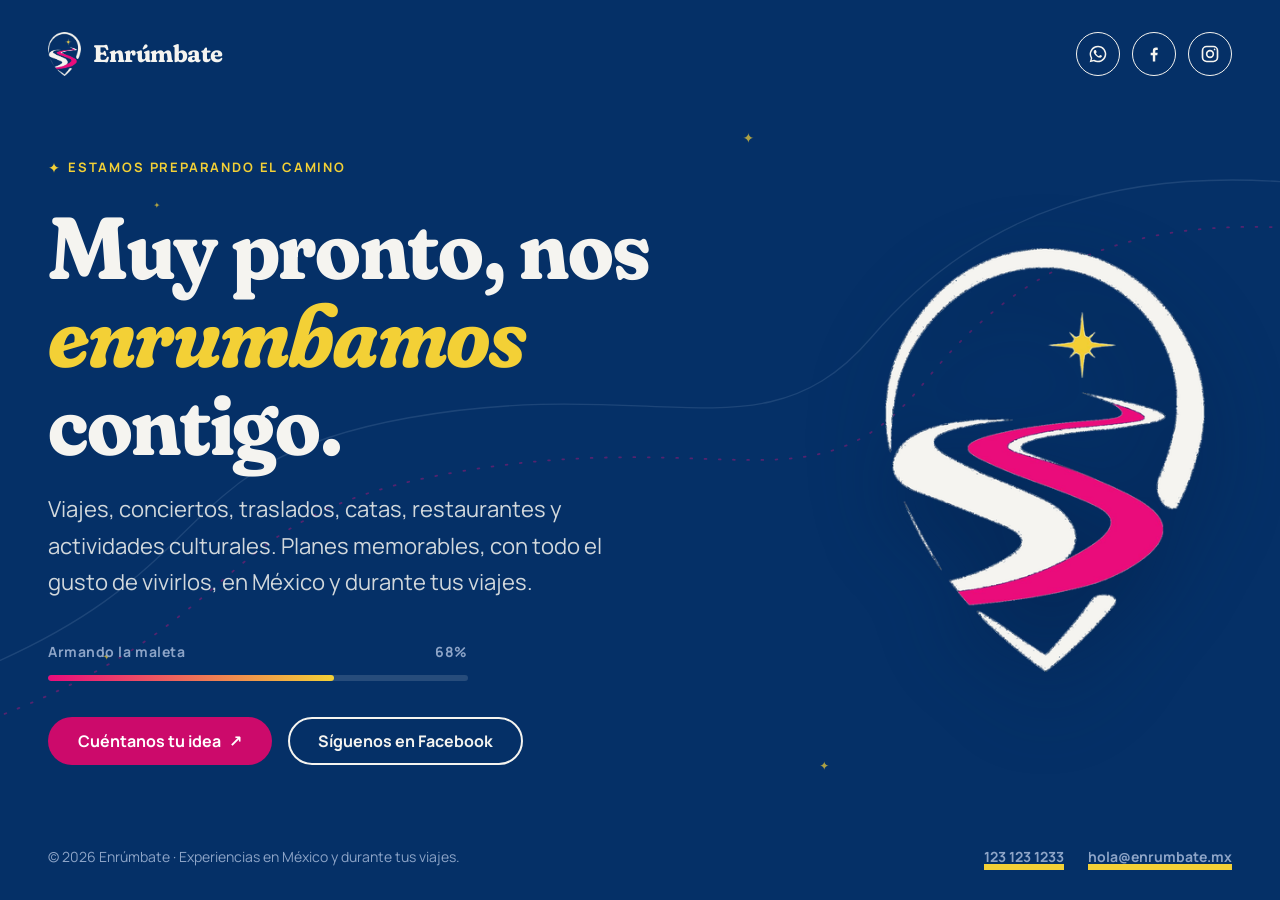
==== index.html @ bee32796 "Agregar Instagram (@enrumbate.mx) a portada, home y design system Co-Authored-By: Claude Opus 5.5 <n" ====
<!doctype html>
<html lang="es-MX">
<head>
  <meta charset="utf-8">
  <meta name="viewport" content="width=device-width, initial-scale=1">
  <title>Enrúmbate · Muy pronto</title>
  <meta name="description" content="Estamos preparando el camino. Experiencias en México y durante tus viajes: viajes, conciertos, traslados, catas, restaurantes y cultura.">
  <meta name="theme-color" content="#053067">
  <meta property="og:type" content="website">
  <meta property="og:site_name" content="Enrúmbate">
  <meta property="og:locale" content="es_MX">
  <meta property="og:url" content="https://enrumbate.mx/">
  <meta property="og:title" content="Enrúmbate · Muy pronto">
  <meta property="og:description" content="Planes memorables, con todo el gusto de vivirlos. Viajes, conciertos, catas y cultura en México y durante tus viajes.">
  <meta property="og:image" content="https://enrumbate.mx/assets/og-image.jpg">
  <meta property="og:image:width" content="1200">
  <meta property="og:image:height" content="630">
  <meta property="og:image:alt" content="Enrúmbate: Hay planes que se quedan contigo. Calle de San Miguel de Allende con estrellas de papel.">
  <meta name="twitter:card" content="summary_large_image">
  <meta name="twitter:title" content="Enrúmbate · Muy pronto">
  <meta name="twitter:description" content="Planes memorables, con todo el gusto de vivirlos. Viajes, conciertos, catas y cultura en México y durante tus viajes.">
  <meta name="twitter:image" content="https://enrumbate.mx/assets/og-image.jpg">
  <link rel="canonical" href="https://enrumbate.mx/">
  <link rel="icon" type="image/png" href="assets/logo-mark.png">
  <link rel="preconnect" href="https://fonts.googleapis.com">
  <link rel="preconnect" href="https://fonts.gstatic.com" crossorigin>
  <link href="https://fonts.googleapis.com/css2?family=Fraunces:ital,opsz,wght,SOFT@0,9..144,600..700,100;1,9..144,600..700,100&family=Manrope:wght@400;500;700&display=swap" rel="stylesheet">
  <link rel="stylesheet" href="css/styles.css">
  <style>
    body { background: var(--navy-700); color: var(--cream-50); }
    .soon {
      position: relative; min-height: 100svh; display: grid; grid-template-rows: auto 1fr auto;
      overflow: hidden; isolation: isolate;
    }
    .soon-top, .soon-bottom { padding-block: var(--space-6); display: flex; align-items: center; justify-content: space-between; gap: var(--space-5); flex-wrap: wrap; }
    .soon-bottom { font-size: var(--fs-small); color: var(--navy-300); }
    .soon-main { display: grid; align-items: center; }
    .soon-main .grid { align-items: center; row-gap: var(--space-7); }
    .soon-copy { display: grid; gap: var(--space-5); }
    @media (min-width: 1024px) {
      .soon-copy { grid-column: 1 / span 7; }
      .soon-art  { grid-column: 9 / span 4; }
    }
    @media (min-width: 640px) and (max-width: 1023px) {
      .soon-copy { grid-column: 1 / span 6; }
    }
    .soon h1 { color: var(--cream-50); }
    .soon h1 em { color: var(--yellow-400); font-style: italic; }
    .soon .lead { font-size: var(--fs-lead); max-width: 46ch; color: rgba(245,244,240,.86); }
    .soon-actions { display: flex; flex-wrap: wrap; gap: var(--space-4); align-items: center; margin-top: var(--space-3); }

    .progress { display: grid; gap: var(--space-3); max-width: 420px; margin-top: var(--space-4); }
    .progress-label { display: flex; justify-content: space-between; font-size: var(--fs-small); font-weight: 700; letter-spacing: .04em; color: var(--navy-300); }
    .progress-track { height: 6px; background: rgba(245,244,240,.14); border-radius: 99px; overflow: hidden; }
    .progress-bar { height: 100%; width: 68%; background: linear-gradient(90deg, var(--magenta-500), var(--yellow-400)); border-radius: inherit; animation: grow 1.6s var(--ease) both; }
    @keyframes grow { from { width: 0; } }

    .soon-art { position: relative; justify-self: center; width: min(320px, 70vw); }
    .soon-art img { width: 100%; height: auto; filter: drop-shadow(0 30px 40px rgba(2,27,61,.45)); animation: float 6s ease-in-out infinite; }
    @keyframes float { 50% { transform: translateY(-12px); } }

    /* Camino de fondo */
    .road-bg { position: absolute; inset: 0; z-index: -1; pointer-events: none; }
    .road-bg path { fill: none; stroke-linecap: round; }
    .road-bg .r1 { stroke: rgba(234,12,123,.35); stroke-width: 2; stroke-dasharray: 2 14; }
    .road-bg .r2 { stroke: rgba(141,164,199,.18); stroke-width: 1.5; }
    .stars { position: absolute; inset: 0; z-index: -1; pointer-events: none; }
    .stars i { position: absolute; color: var(--yellow-400); font-style: normal; opacity: .7; animation: twinkle 3s ease-in-out infinite; }
    @keyframes twinkle { 50% { opacity: .2; } }

    .soon .social a { color: var(--cream-50); }
    .soon-contact { display: inline-flex; gap: var(--space-5); flex-wrap: wrap; }
    .soon .brand span { color: var(--cream-50); }
  </style>
</head>
<body>
  <div class="soon on-dark">
    <svg class="road-bg" viewBox="0 0 1440 900" preserveAspectRatio="xMidYMid slice" aria-hidden="true">
      <path class="r2" d="M-40 760 C 260 640, 180 520, 460 470 S 860 520, 980 380 S 1260 180, 1500 210"/>
      <path class="r1" d="M-40 820 C 300 700, 220 580, 520 530 S 920 580, 1040 430 S 1300 240, 1500 260"/>
    </svg>
    <div class="stars" aria-hidden="true">
      <i style="top:14%;left:58%;font-size:14px">✦</i>
      <i style="top:72%;left:8%;font-size:10px;animation-delay:.8s">✦</i>
      <i style="top:22%;left:12%;font-size:8px;animation-delay:1.6s">✦</i>
      <i style="top:84%;left:64%;font-size:12px;animation-delay:2.2s">✦</i>
    </div>

    <header class="container soon-top">
      <a class="brand" href="./" aria-label="Enrúmbate">
        <img src="assets/logo-mark-light.png" alt="" width="34" height="44">
        <span>Enrúmbate</span>
      </a>
      <ul class="social" aria-label="Contacto y redes sociales">
        <li><a href="https://wa.me/521231231233?text=Hola%20Enr%C3%BAmbate%2C%20quiero%20armar%20un%20plan" target="_blank" rel="noopener" aria-label="WhatsApp"><svg viewBox="0 0 24 24" fill="currentColor" aria-hidden="true"><path d="M12 2a10 10 0 0 0-8.6 15.1L2 22l5-1.3A10 10 0 1 0 12 2zm0 18.2c-1.5 0-3-.4-4.3-1.2l-.3-.2-3 .8.8-2.9-.2-.3A8.2 8.2 0 1 1 12 20.2zm4.5-6.1c-.2-.1-1.5-.7-1.7-.8-.2-.1-.4-.1-.6.1l-.8 1c-.1.2-.3.2-.5.1-.7-.3-1.4-.7-2-1.3-.6-.5-1-1.1-1.4-1.8-.1-.2 0-.4.1-.5l.4-.5.3-.5v-.5l-.8-1.9c-.2-.5-.4-.4-.6-.4h-.5c-.2 0-.5.1-.7.3-.6.6-.9 1.3-.9 2.1.1.9.4 1.8 1 2.6 1.1 1.6 2.4 2.9 4.1 3.7.5.2.9.4 1.4.5.5.2 1 .2 1.5.1.6-.1 1.4-.6 1.7-1.1.2-.4.2-.8.1-1.2l-.5-.3z"/></svg></a></li>
        <li><a href="https://www.facebook.com/profile.php?id=61596060353610" target="_blank" rel="noopener" aria-label="Facebook">
          <svg viewBox="0 0 24 24" fill="currentColor" aria-hidden="true"><path d="M13.5 21v-7.5h2.5l.4-3h-2.9V8.6c0-.9.3-1.5 1.5-1.5h1.5V4.4c-.3 0-1.2-.1-2.2-.1-2.2 0-3.7 1.3-3.7 3.8v2.4H8v3h2.6V21h2.9z"/></svg>
        </a></li>
          <li><a href="https://www.instagram.com/enrumbate.mx" target="_blank" rel="noopener" aria-label="Instagram"><svg viewBox="0 0 24 24" fill="none" stroke="currentColor" stroke-width="2" aria-hidden="true"><rect x="3" y="3" width="18" height="18" rx="5"/><circle cx="12" cy="12" r="4"/><circle cx="17.5" cy="6.5" r="1" fill="currentColor" stroke="none"/></svg></a></li>
      </ul>
    </header>

    <main class="soon-main">
      <div class="container">
        <div class="grid">
          <div class="soon-copy">
            <p class="eyebrow">Estamos preparando el camino</p>
            <h1>Muy pronto, nos <em>enrumbamos</em> contigo.</h1>
            <p class="lead">Viajes, conciertos, traslados, catas, restaurantes y actividades culturales. Planes memorables, con todo el gusto de vivirlos, en México y durante tus viajes.</p>
            <div class="progress" role="img" aria-label="Sitio en construcción, 68 por ciento">
              <div class="progress-label"><span>Armando la maleta</span><span>68%</span></div>
              <div class="progress-track"><div class="progress-bar"></div></div>
            </div>
            <div class="soon-actions">
              <a class="btn btn-primary" href="https://wa.me/521231231233?text=Hola%20Enr%C3%BAmbate%2C%20quiero%20armar%20un%20plan" target="_blank" rel="noopener">Cuéntanos tu idea <span class="arrow" aria-hidden="true">↗</span></a>
              <a class="btn btn-secondary" href="https://www.facebook.com/profile.php?id=61596060353610" target="_blank" rel="noopener">Síguenos en Facebook</a>
            </div>
          </div>
          <div class="soon-art">
            <img src="assets/logo-mark-light.png" alt="Isotipo de Enrúmbate: un pin con un camino que lleva a una estrella" width="360" height="477">
          </div>
        </div>
      </div>
    </main>

    <footer class="container soon-bottom">
      <span>© 2026 Enrúmbate · Experiencias en México y durante tus viajes.</span>
      <span class="soon-contact"><a class="text-link" href="tel:+521231231233">123 123 1233</a> <a class="text-link" href="mailto:hola@enrumbate.mx">hola@enrumbate.mx</a></span>
    </footer>
  </div>
</body>
</html>
---- css/styles.css ----
/* =========================================================
   Enrúmbate — Tokens + base (ver designsystem.md)
   ========================================================= */
:root {
  /* Paleta */
  --navy-900: #021B3D;
  --navy-700: #053067;
  --navy-500: #2A5490;
  --navy-300: #8DA4C7;
  --navy-100: #E3E9F3;
  --magenta-700: #B00A5D;
  --magenta-600: #CC0A6B;
  --magenta-500: #EA0C7B;
  --magenta-100: #FCE0EE;
  --yellow-600: #C9A514;
  --yellow-400: #F3D036;
  --yellow-100: #FBF1C4;
  --white: #FFFFFF;
  --cream-50: #F5F4F0;
  --cream-100: #ECE9E1;
  --ink-500: #4A5670;
  --line: #D9D5CA;

  /* Roles */
  --color-bg: var(--cream-50);
  --color-surface: var(--white);
  --color-surface-alt: var(--cream-100);
  --color-text: var(--navy-700);
  --color-text-muted: var(--ink-500);
  --color-accent: var(--magenta-500);
  --color-accent-hover: var(--magenta-700);
  --color-spark: var(--yellow-400);
  --color-inverse-bg: var(--navy-700);
  --color-inverse-text: var(--cream-50);

  /* Tipografía */
  --font-display: "Fraunces", Georgia, serif;
  --font-body: "Manrope", system-ui, -apple-system, "Segoe UI", sans-serif;
  --fs-display: clamp(2.75rem, 1.6rem + 5.2vw, 5.5rem);
  --fs-h2: clamp(2.125rem, 1.5rem + 2.8vw, 3.5rem);
  --fs-h3: clamp(1.375rem, 1.2rem + 0.6vw, 1.75rem);
  --fs-lead: clamp(1.125rem, 1rem + 0.5vw, 1.375rem);
  --fs-body: clamp(1rem, 0.97rem + 0.1vw, 1.0625rem);
  --fs-small: 0.875rem;
  --fs-eyebrow: 0.8125rem;

  /* Espaciado */
  --space-1: 4px;  --space-2: 8px;  --space-3: 12px; --space-4: 16px;
  --space-5: 24px; --space-6: 32px; --space-7: 48px; --space-8: 64px;
  --space-9: 96px; --space-10: 128px;
  --section-y: clamp(64px, 10vw, 128px);

  /* Retícula */
  --container: 1240px;
  --gutter: 16px;
  --margin: 20px;

  /* Forma */
  --radius-sm: 8px;
  --radius-md: 16px;
  --radius-lg: 28px;
  --radius-pin: 999px 999px 999px 24px;
  --radius-pill: 999px;
  --shadow-card: 0 1px 2px rgba(5,48,103,.06), 0 12px 32px -12px rgba(5,48,103,.18);
  --ease: cubic-bezier(.2,.7,.2,1);
  --dur: 220ms;
}
@media (min-width: 640px)  { :root { --gutter: 24px; --margin: 32px; } }
@media (min-width: 1024px) { :root { --gutter: 32px; --margin: 48px; } }

/* ---------- Reset ---------- */
*, *::before, *::after { box-sizing: border-box; }
html { scroll-behavior: smooth; -webkit-text-size-adjust: 100%; }
body {
  margin: 0;
  background: var(--color-bg);
  color: var(--color-text);
  font-family: var(--font-body);
  font-size: var(--fs-body);
  line-height: 1.65;
  -webkit-font-smoothing: antialiased;
  overflow-x: hidden;
}
img, svg { display: block; max-width: 100%; }
a { color: inherit; }
h1, h2, h3 {
  font-family: var(--font-display);
  font-variation-settings: "SOFT" 100;
  font-weight: 600;
  margin: 0;
  letter-spacing: -0.015em;
  text-wrap: balance;
}
h1 { font-size: var(--fs-display); line-height: 1; font-weight: 700; }
h2 { font-size: var(--fs-h2); line-height: 1.08; }
h3 { font-size: var(--fs-h3); line-height: 1.2; }
p { margin: 0; text-wrap: pretty; }
em.spark { font-style: italic; color: var(--color-accent); }
:focus-visible { outline: 3px solid var(--yellow-400); outline-offset: 3px; border-radius: 4px; }
.sr-only { position:absolute; width:1px; height:1px; padding:0; margin:-1px; overflow:hidden; clip:rect(0,0,0,0); white-space:nowrap; border:0; }

/* ---------- Retícula ---------- */
.container { width: 100%; max-width: calc(var(--container) + var(--margin) * 2); margin-inline: auto; padding-inline: var(--margin); }
.grid { display: grid; grid-template-columns: repeat(4, minmax(0,1fr)); gap: var(--gutter); }
@media (min-width: 640px)  { .grid { grid-template-columns: repeat(8, minmax(0,1fr)); } }
@media (min-width: 1024px) { .grid { grid-template-columns: repeat(12, minmax(0,1fr)); } }
.grid > * { grid-column: 1 / -1; }

/* ---------- Componentes ---------- */
.eyebrow {
  display: inline-flex; align-items: center; gap: var(--space-2);
  font-size: var(--fs-eyebrow); font-weight: 700; letter-spacing: .14em; text-transform: uppercase;
  color: var(--magenta-700);
}
.eyebrow::before { content: "✦"; color: var(--magenta-500); font-size: 1.1em; letter-spacing: 0; }
.on-dark .eyebrow { color: var(--yellow-400); }
.on-dark .eyebrow::before { color: var(--yellow-400); }

.btn {
  display: inline-flex; align-items: center; gap: var(--space-2);
  min-height: 48px; padding: 14px 28px; border-radius: var(--radius-pill);
  font: 700 1rem/1 var(--font-body); text-decoration: none; cursor: pointer;
  border: 2px solid transparent;
  transition: background var(--dur) var(--ease), color var(--dur) var(--ease), transform var(--dur) var(--ease);
}
.btn .arrow { transition: transform var(--dur) var(--ease); }
.btn:hover .arrow { transform: translate(3px,-3px); }
.btn-primary { background: var(--magenta-600); color: var(--white); }
.btn-primary:hover { background: var(--magenta-700); }
.btn-secondary { border-color: currentColor; color: var(--navy-700); }
.btn-secondary:hover { background: var(--navy-700); color: var(--cream-50); border-color: var(--navy-700); }
.on-dark .btn-secondary { color: var(--cream-50); }
.on-dark .btn-secondary:hover { background: var(--cream-50); color: var(--navy-700); border-color: var(--cream-50); }

.text-link {
  font-weight: 700; text-decoration: underline; text-decoration-color: var(--yellow-400);
  text-decoration-thickness: 6px; text-underline-offset: 2px; text-decoration-skip-ink: none;
  transition: text-decoration-color var(--dur) var(--ease);
}
.text-link:hover { text-decoration-color: var(--magenta-500); }

.brand { display: inline-flex; align-items: center; gap: var(--space-3); text-decoration: none; }
.brand img { height: 44px; width: auto; }
.brand span { font: 700 1.5rem/1 var(--font-display); font-variation-settings: "SOFT" 100; letter-spacing: -0.02em; }

.social { display: flex; gap: var(--space-3); list-style: none; margin: 0; padding: 0; }
.social a {
  display: grid; place-items: center; width: 44px; height: 44px; border-radius: 50%;
  border: 1.5px solid currentColor; transition: background var(--dur) var(--ease), border-color var(--dur) var(--ease), color var(--dur) var(--ease);
}
.social a:hover { background: var(--magenta-500); border-color: var(--magenta-500); color: var(--white); }
.social svg { width: 20px; height: 20px; }

@media (prefers-reduced-motion: reduce) {
  html { scroll-behavior: auto; }
  *, *::before, *::after { animation: none !important; transition: none !important; }
}
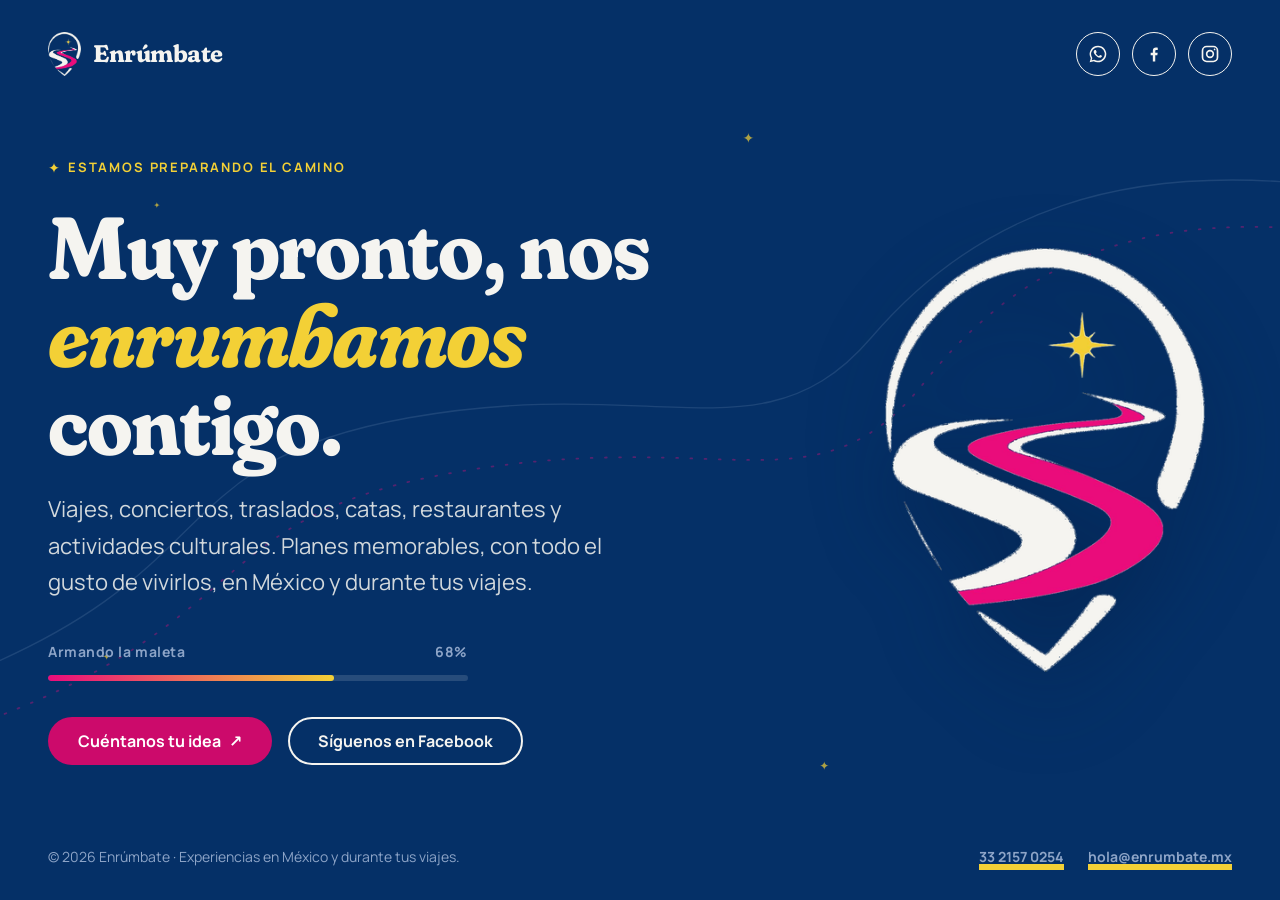
==== commit 5fd27c1b: "Teléfono y WhatsApp reales: 33 2157 0254 Co-Authored-By: Claude Opus 5.5 <noreply@anthropic.com> Cla" ====
--- a/index.html
+++ b/index.html
@@ -92,7 +92,7 @@
         <span>Enrúmbate</span>
       </a>
       <ul class="social" aria-label="Contacto y redes sociales">
-        <li><a href="https://wa.me/521231231233?text=Hola%20Enr%C3%BAmbate%2C%20quiero%20armar%20un%20plan" target="_blank" rel="noopener" aria-label="WhatsApp"><svg viewBox="0 0 24 24" fill="currentColor" aria-hidden="true"><path d="M12 2a10 10 0 0 0-8.6 15.1L2 22l5-1.3A10 10 0 1 0 12 2zm0 18.2c-1.5 0-3-.4-4.3-1.2l-.3-.2-3 .8.8-2.9-.2-.3A8.2 8.2 0 1 1 12 20.2zm4.5-6.1c-.2-.1-1.5-.7-1.7-.8-.2-.1-.4-.1-.6.1l-.8 1c-.1.2-.3.2-.5.1-.7-.3-1.4-.7-2-1.3-.6-.5-1-1.1-1.4-1.8-.1-.2 0-.4.1-.5l.4-.5.3-.5v-.5l-.8-1.9c-.2-.5-.4-.4-.6-.4h-.5c-.2 0-.5.1-.7.3-.6.6-.9 1.3-.9 2.1.1.9.4 1.8 1 2.6 1.1 1.6 2.4 2.9 4.1 3.7.5.2.9.4 1.4.5.5.2 1 .2 1.5.1.6-.1 1.4-.6 1.7-1.1.2-.4.2-.8.1-1.2l-.5-.3z"/></svg></a></li>
+        <li><a href="https://wa.me/523321570254?text=Hola%20Enr%C3%BAmbate%2C%20quiero%20armar%20un%20plan" target="_blank" rel="noopener" aria-label="WhatsApp"><svg viewBox="0 0 24 24" fill="currentColor" aria-hidden="true"><path d="M12 2a10 10 0 0 0-8.6 15.1L2 22l5-1.3A10 10 0 1 0 12 2zm0 18.2c-1.5 0-3-.4-4.3-1.2l-.3-.2-3 .8.8-2.9-.2-.3A8.2 8.2 0 1 1 12 20.2zm4.5-6.1c-.2-.1-1.5-.7-1.7-.8-.2-.1-.4-.1-.6.1l-.8 1c-.1.2-.3.2-.5.1-.7-.3-1.4-.7-2-1.3-.6-.5-1-1.1-1.4-1.8-.1-.2 0-.4.1-.5l.4-.5.3-.5v-.5l-.8-1.9c-.2-.5-.4-.4-.6-.4h-.5c-.2 0-.5.1-.7.3-.6.6-.9 1.3-.9 2.1.1.9.4 1.8 1 2.6 1.1 1.6 2.4 2.9 4.1 3.7.5.2.9.4 1.4.5.5.2 1 .2 1.5.1.6-.1 1.4-.6 1.7-1.1.2-.4.2-.8.1-1.2l-.5-.3z"/></svg></a></li>
         <li><a href="https://www.facebook.com/profile.php?id=61596060353610" target="_blank" rel="noopener" aria-label="Facebook">
           <svg viewBox="0 0 24 24" fill="currentColor" aria-hidden="true"><path d="M13.5 21v-7.5h2.5l.4-3h-2.9V8.6c0-.9.3-1.5 1.5-1.5h1.5V4.4c-.3 0-1.2-.1-2.2-.1-2.2 0-3.7 1.3-3.7 3.8v2.4H8v3h2.6V21h2.9z"/></svg>
         </a></li>
@@ -112,7 +112,7 @@
               <div class="progress-track"><div class="progress-bar"></div></div>
             </div>
             <div class="soon-actions">
-              <a class="btn btn-primary" href="https://wa.me/521231231233?text=Hola%20Enr%C3%BAmbate%2C%20quiero%20armar%20un%20plan" target="_blank" rel="noopener">Cuéntanos tu idea <span class="arrow" aria-hidden="true">↗</span></a>
+              <a class="btn btn-primary" href="https://wa.me/523321570254?text=Hola%20Enr%C3%BAmbate%2C%20quiero%20armar%20un%20plan" target="_blank" rel="noopener">Cuéntanos tu idea <span class="arrow" aria-hidden="true">↗</span></a>
               <a class="btn btn-secondary" href="https://www.facebook.com/profile.php?id=61596060353610" target="_blank" rel="noopener">Síguenos en Facebook</a>
             </div>
           </div>
@@ -125,7 +125,7 @@
 
     <footer class="container soon-bottom">
       <span>© 2026 Enrúmbate · Experiencias en México y durante tus viajes.</span>
-      <span class="soon-contact"><a class="text-link" href="tel:+521231231233">123 123 1233</a> <a class="text-link" href="mailto:hola@enrumbate.mx">hola@enrumbate.mx</a></span>
+      <span class="soon-contact"><a class="text-link" href="tel:+523321570254">33 2157 0254</a> <a class="text-link" href="mailto:hola@enrumbate.mx">hola@enrumbate.mx</a></span>
     </footer>
   </div>
 </body>
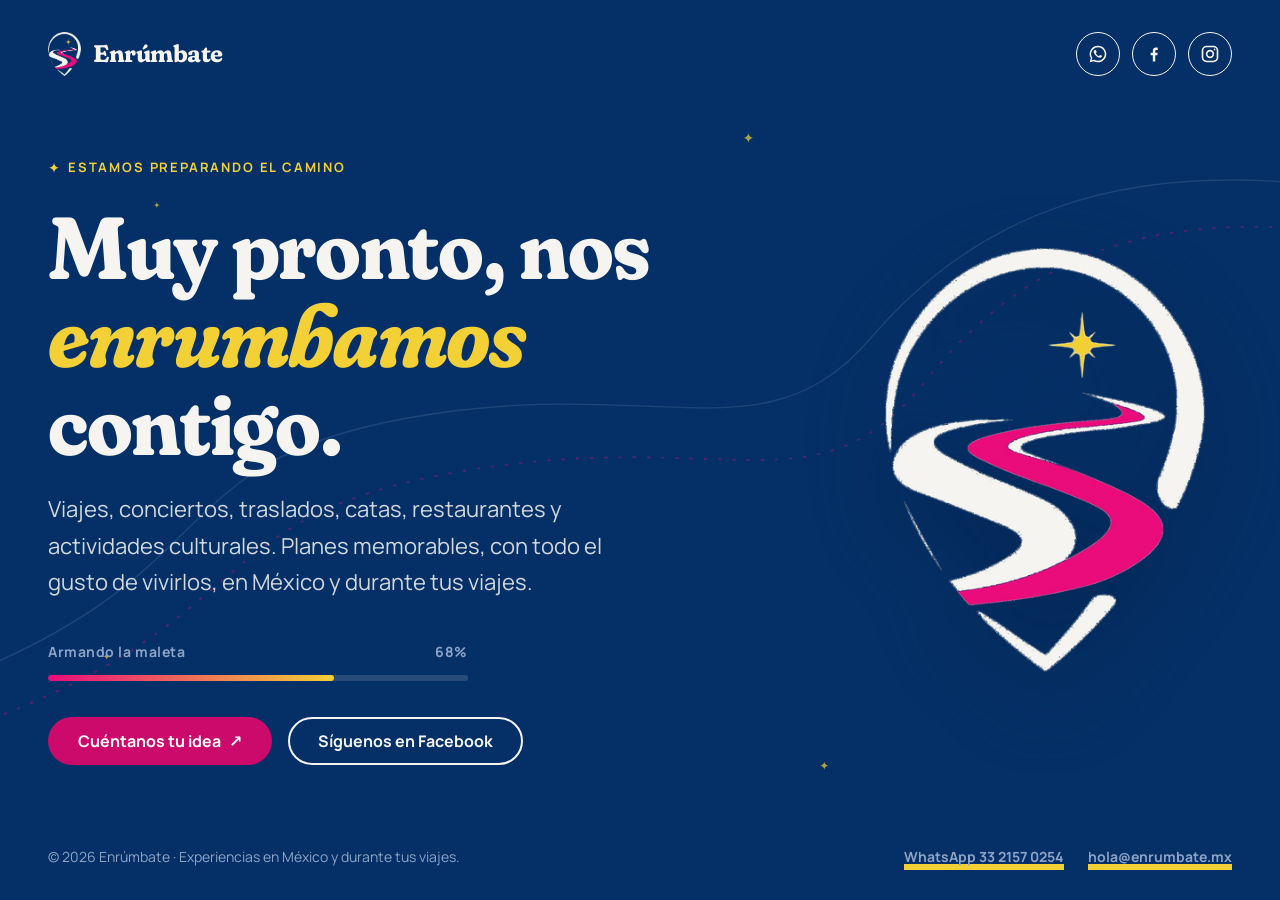
==== commit 29695995: "Número solo para WhatsApp: quitar enlaces de llamada Co-Authored-By: Claude Opus 5.5 <noreply@anthro" ====
--- a/index.html
+++ b/index.html
@@ -125,7 +125,7 @@
 
     <footer class="container soon-bottom">
       <span>© 2026 Enrúmbate · Experiencias en México y durante tus viajes.</span>
-      <span class="soon-contact"><a class="text-link" href="tel:+523321570254">33 2157 0254</a> <a class="text-link" href="mailto:hola@enrumbate.mx">hola@enrumbate.mx</a></span>
+      <span class="soon-contact"><a class="text-link" href="https://wa.me/523321570254?text=Hola%20Enr%C3%BAmbate%2C%20quiero%20armar%20un%20plan" target="_blank" rel="noopener">WhatsApp 33 2157 0254</a> <a class="text-link" href="mailto:hola@enrumbate.mx">hola@enrumbate.mx</a></span>
     </footer>
   </div>
 </body>
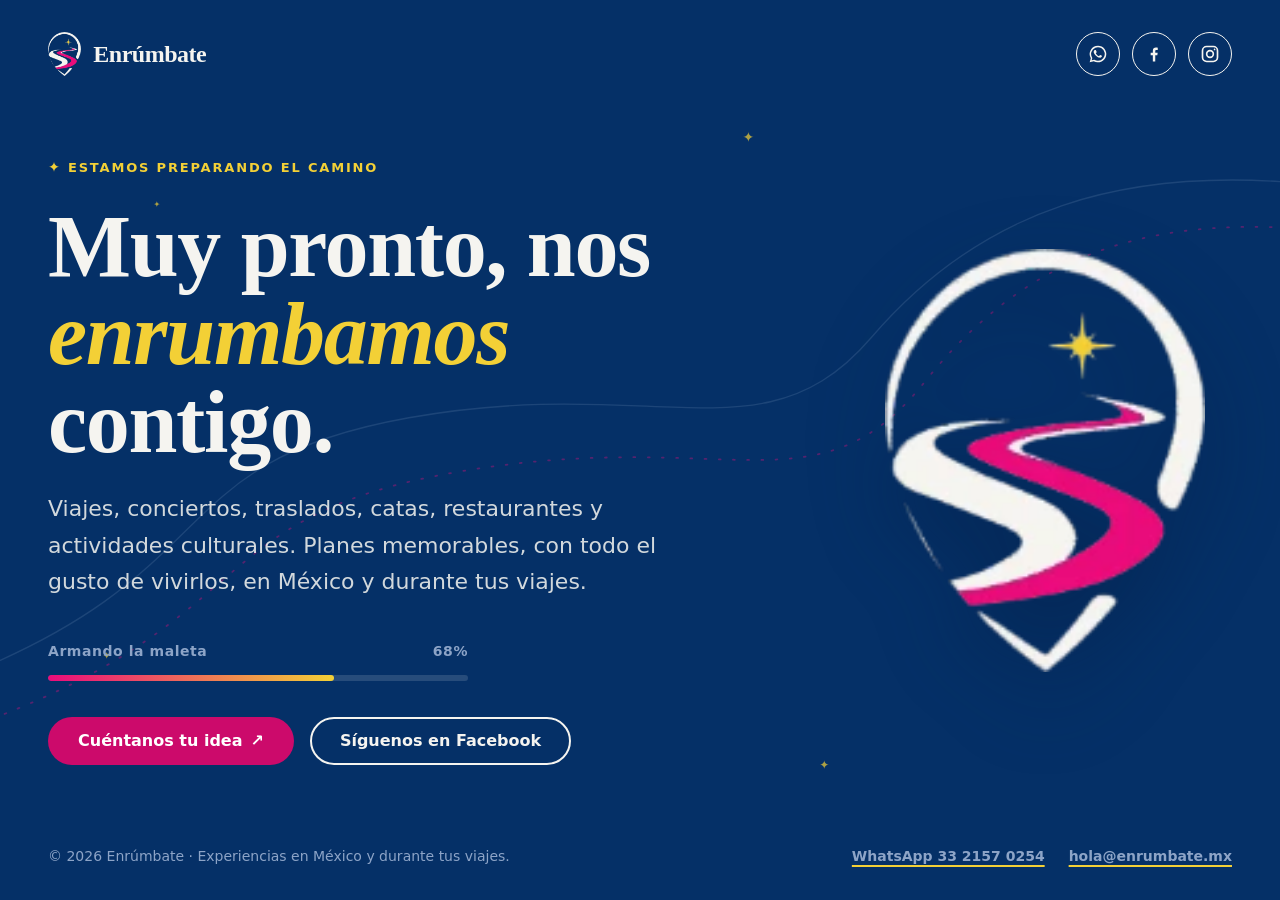
==== commit 431aca9f: "Optimización: WebP con srcset, logos ligeros, fuentes alojadas y precargadas, sin saltos al cargar (" ====
--- a/index.html
+++ b/index.html
@@ -21,10 +21,9 @@
   <meta name="twitter:description" content="Planes memorables, con todo el gusto de vivirlos. Viajes, conciertos, catas y cultura en México y durante tus viajes.">
   <meta name="twitter:image" content="https://enrumbate.mx/assets/og-image.jpg">
   <link rel="canonical" href="https://enrumbate.mx/">
-  <link rel="icon" type="image/png" href="assets/logo-mark.png">
-  <link rel="preconnect" href="https://fonts.googleapis.com">
-  <link rel="preconnect" href="https://fonts.gstatic.com" crossorigin>
-  <link href="https://fonts.googleapis.com/css2?family=Fraunces:ital,opsz,wght,SOFT@0,9..144,600..700,100;1,9..144,600..700,100&family=Manrope:wght@400;500;700&display=swap" rel="stylesheet">
+  <link rel="icon" type="image/png" href="assets/logo-mark-sm.png">
+  <link rel="preload" href="assets/fonts/fraunces-latin.woff2" as="font" type="font/woff2" crossorigin>
+  <link rel="preload" href="assets/fonts/manrope-latin.woff2" as="font" type="font/woff2" crossorigin>
   <link rel="stylesheet" href="css/styles.css">
   <style>
     body { background: var(--navy-700); color: var(--cream-50); }
@@ -88,7 +87,7 @@
 
     <header class="container soon-top">
       <a class="brand" href="./" aria-label="Enrúmbate">
-        <img src="assets/logo-mark-light.png" alt="" width="34" height="44">
+        <img src="assets/logo-mark-light.webp" alt="" width="34" height="44">
         <span>Enrúmbate</span>
       </a>
       <ul class="social" aria-label="Contacto y redes sociales">
@@ -117,7 +116,7 @@
             </div>
           </div>
           <div class="soon-art">
-            <img src="assets/logo-mark-light.png" alt="Isotipo de Enrúmbate: un pin con un camino que lleva a una estrella" width="360" height="477">
+            <img src="assets/logo-mark-light.webp" alt="Isotipo de Enrúmbate: un pin con un camino que lleva a una estrella" width="360" height="477">
           </div>
         </div>
       </div>
--- a/css/styles.css
+++ b/css/styles.css
@@ -1,6 +1,11 @@
 /* =========================================================
    Enrúmbate — Tokens + base (ver designsystem.md)
    ========================================================= */
+/* Fuentes alojadas en el sitio (subconjunto latino de Google Fonts, licencia OFL) */
+@font-face { font-family: "Fraunces"; font-style: normal; font-weight: 600 700; font-display: swap; src: url("../assets/fonts/fraunces-latin.woff2") format("woff2"); unicode-range: U+0000-00FF, U+0131, U+0152-0153, U+02BB-02BC, U+02C6, U+02DA, U+02DC, U+0304, U+0308, U+0329, U+2000-206F, U+20AC, U+2122, U+2191, U+2193, U+2212, U+2215, U+FEFF, U+FFFD; }
+@font-face { font-family: "Fraunces"; font-style: italic; font-weight: 600 700; font-display: swap; src: url("../assets/fonts/fraunces-italic-latin.woff2") format("woff2"); unicode-range: U+0000-00FF, U+0131, U+0152-0153, U+02BB-02BC, U+02C6, U+02DA, U+02DC, U+0304, U+0308, U+0329, U+2000-206F, U+20AC, U+2122, U+2191, U+2193, U+2212, U+2215, U+FEFF, U+FFFD; }
+@font-face { font-family: "Manrope"; font-style: normal; font-weight: 400 800; font-display: swap; src: url("../assets/fonts/manrope-latin.woff2") format("woff2"); unicode-range: U+0000-00FF, U+0131, U+0152-0153, U+02BB-02BC, U+02C6, U+02DA, U+02DC, U+0304, U+0308, U+0329, U+2000-206F, U+20AC, U+2122, U+2191, U+2193, U+2212, U+2215, U+FEFF, U+FFFD; }
+
 :root {
   /* Paleta */
   --navy-900: #021B3D;
@@ -12,6 +17,10 @@
   --magenta-600: #CC0A6B;
   --magenta-500: #EA0C7B;
   --magenta-100: #FCE0EE;
+  --cyan-800: #0B6E7A;
+  --cyan-600: #14A9BB;
+  --cyan-500: #19C2D6;
+  --cyan-100: #DDF6F9;
   --yellow-600: #C9A514;
   --yellow-400: #F3D036;
   --yellow-100: #FBF1C4;
@@ -32,6 +41,8 @@
   --color-spark: var(--yellow-400);
   --color-inverse-bg: var(--navy-700);
   --color-inverse-text: var(--cream-50);
+  --color-originales: var(--magenta-500);
+  --color-select: var(--cyan-500);
 
   /* Tipografía */
   --font-display: "Fraunces", Georgia, serif;
@@ -96,7 +107,12 @@
 h3 { font-size: var(--fs-h3); line-height: 1.2; }
 p { margin: 0; text-wrap: pretty; }
 em.spark { font-style: italic; color: var(--color-accent); }
-:focus-visible { outline: 3px solid var(--yellow-400); outline-offset: 3px; border-radius: 4px; }
+.on-dark em.spark { color: var(--yellow-400); }
+:focus-visible { outline: 3px solid var(--navy-700); outline-offset: 3px; border-radius: 4px; }
+.on-dark :focus-visible, .on-dark:focus-visible { outline-color: var(--yellow-400); }
+::selection { background: var(--yellow-400); color: var(--navy-900); }
+::placeholder { color: var(--ink-500); opacity: 1; }
+.skip-link:focus { position: fixed; top: 12px; left: 12px; z-index: 100; width: auto; height: auto; clip: auto; margin: 0; padding: 12px 20px; background: var(--navy-700); color: var(--cream-50); border-radius: var(--radius-pill); font-weight: 700; text-decoration: none; outline: 3px solid var(--yellow-400); }
 .sr-only { position:absolute; width:1px; height:1px; padding:0; margin:-1px; overflow:hidden; clip:rect(0,0,0,0); white-space:nowrap; border:0; }
 
 /* ---------- Retícula ---------- */
@@ -127,6 +143,8 @@
 .btn:hover .arrow { transform: translate(3px,-3px); }
 .btn-primary { background: var(--magenta-600); color: var(--white); }
 .btn-primary:hover { background: var(--magenta-700); }
+.btn-select { background: var(--cyan-500); color: var(--navy-900); }
+.btn-select:hover { background: var(--cyan-600); }
 .btn-secondary { border-color: currentColor; color: var(--navy-700); }
 .btn-secondary:hover { background: var(--navy-700); color: var(--cream-50); border-color: var(--navy-700); }
 .on-dark .btn-secondary { color: var(--cream-50); }
@@ -134,7 +152,7 @@
 
 .text-link {
   font-weight: 700; text-decoration: underline; text-decoration-color: var(--yellow-400);
-  text-decoration-thickness: 6px; text-underline-offset: 2px; text-decoration-skip-ink: none;
+  text-decoration-thickness: 2px; text-underline-offset: 4px; text-decoration-skip-ink: none;
   transition: text-decoration-color var(--dur) var(--ease);
 }
 .text-link:hover { text-decoration-color: var(--magenta-500); }
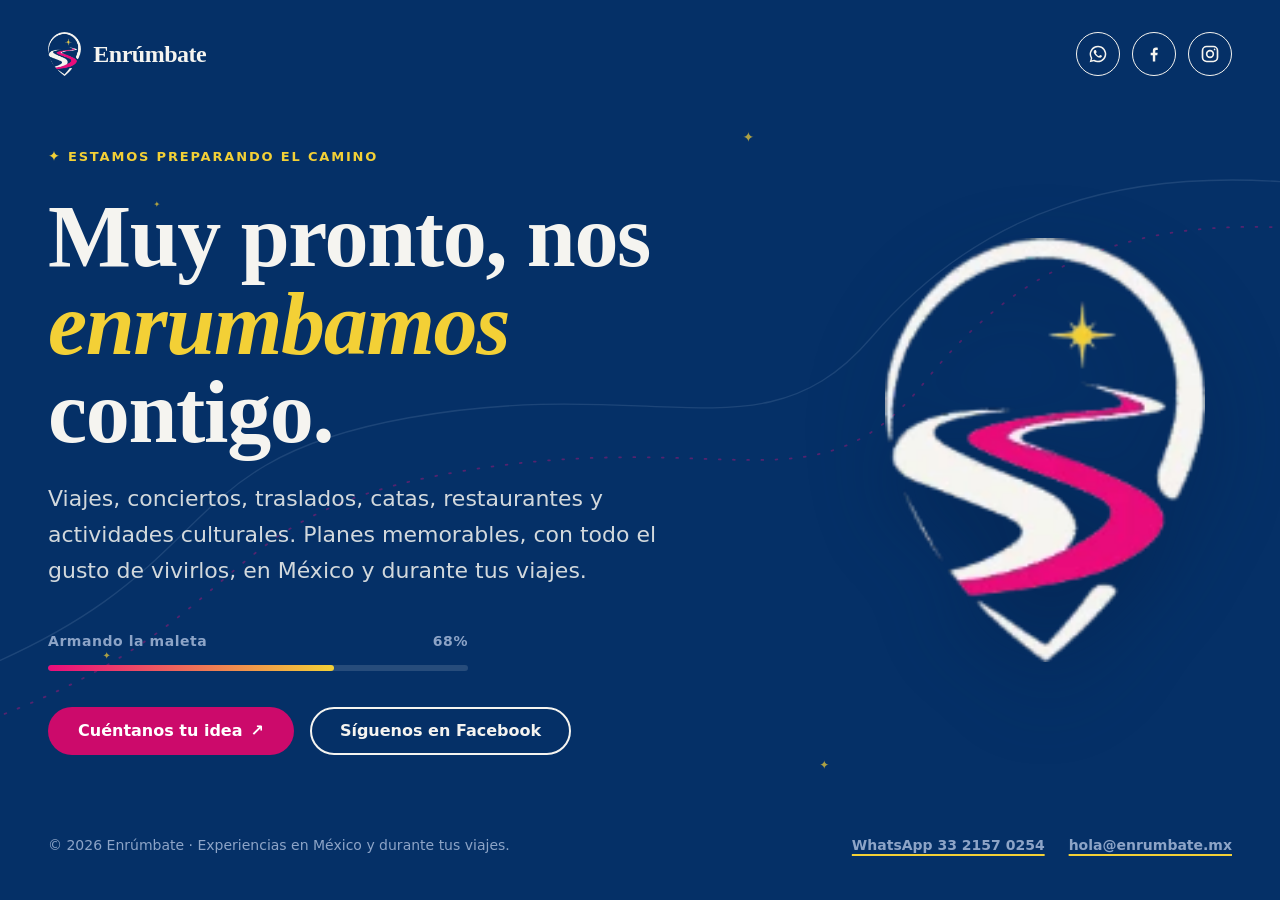
==== commit 776fb050: "Adaptación móvil: áreas táctiles de 44px, filtros deslizables, puntos en carrusel, tiras sin cortar " ====
--- a/index.html
+++ b/index.html
@@ -70,6 +70,7 @@
     .soon .social a { color: var(--cream-50); }
     .soon-contact { display: inline-flex; gap: var(--space-5); flex-wrap: wrap; }
     .soon .brand span { color: var(--cream-50); }
+    .soon-contact .text-link { display: inline-flex; align-items: center; min-height: 44px; }
   </style>
 </head>
 <body>
--- a/css/styles.css
+++ b/css/styles.css
@@ -93,6 +93,7 @@
   overflow-x: hidden;
 }
 img, svg { display: block; max-width: 100%; }
+img { height: auto; }
 a { color: inherit; }
 h1, h2, h3 {
   font-family: var(--font-display);
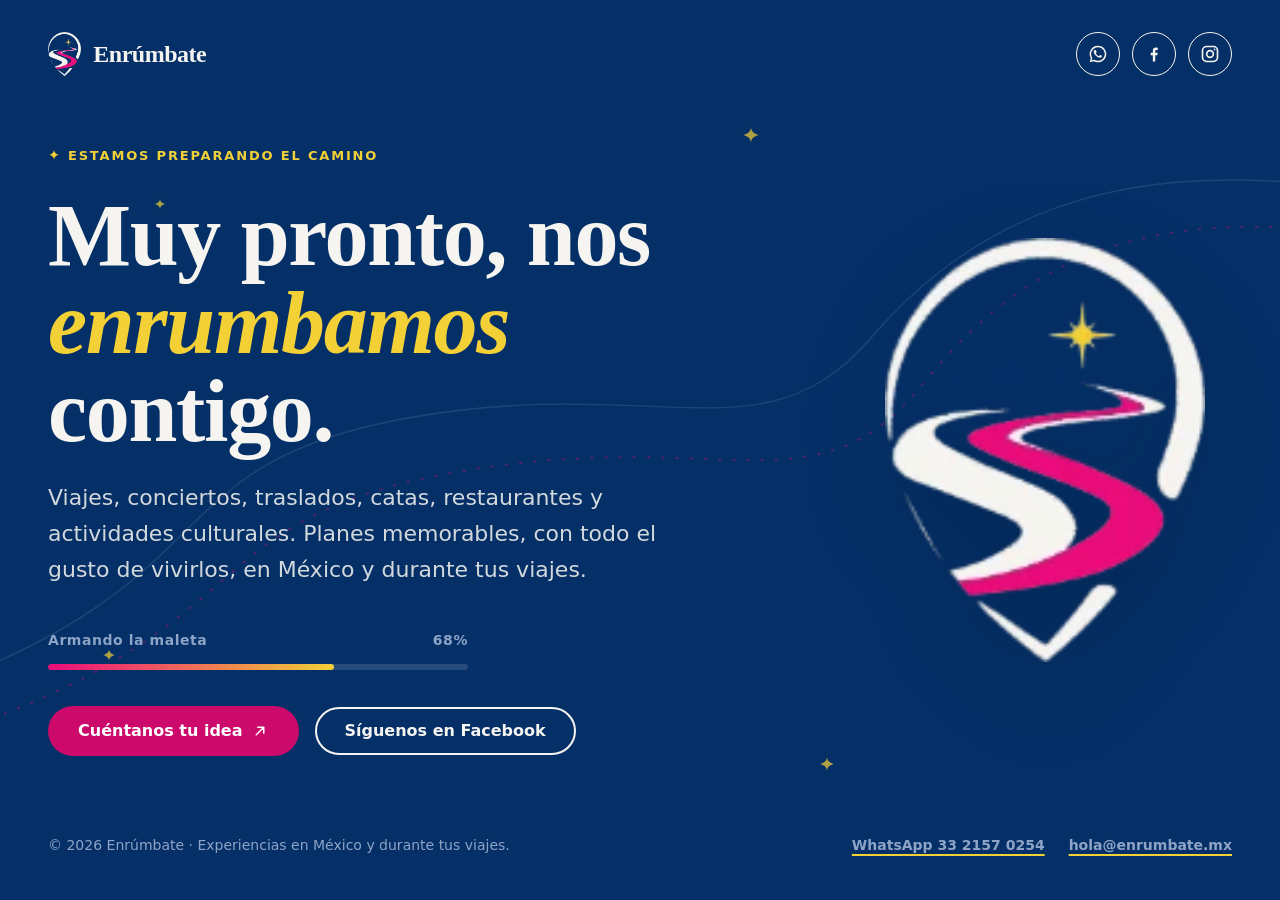
==== commit b60d44c2: "Pulido: colores y sombras sueltos a tokens, tamaños de letra a la escala, tarjetas alineadas, iconos" ====
--- a/index.html
+++ b/index.html
@@ -64,12 +64,17 @@
     .road-bg .r1 { stroke: rgba(234,12,123,.35); stroke-width: 2; stroke-dasharray: 2 14; }
     .road-bg .r2 { stroke: rgba(141,164,199,.18); stroke-width: 1.5; }
     .stars { position: absolute; inset: 0; z-index: -1; pointer-events: none; }
-    .stars i { position: absolute; color: var(--yellow-400); font-style: normal; opacity: .7; animation: twinkle 3s ease-in-out infinite; }
+    .stars svg { position: absolute; fill: var(--yellow-400); opacity: .7; animation: twinkle 3s ease-in-out infinite; }
+    .stars .s1 { top: 14%; left: 58%; width: 18px; height: 18px; }
+    .stars .s2 { top: 72%; left: 8%; width: 14px; height: 14px; animation-delay: .8s; }
+    .stars .s3 { top: 22%; left: 12%; width: 12px; height: 12px; animation-delay: 1.6s; }
+    .stars .s4 { top: 84%; left: 64%; width: 16px; height: 16px; animation-delay: 2.2s; }
     @keyframes twinkle { 50% { opacity: .2; } }
 
     .soon .social a { color: var(--cream-50); }
     .soon-contact { display: inline-flex; gap: var(--space-5); flex-wrap: wrap; }
     .soon .brand span { color: var(--cream-50); }
+    .btn-icon { width: 18px; height: 18px; flex: none; }
     .soon-contact .text-link { display: inline-flex; align-items: center; min-height: 44px; }
   </style>
 </head>
@@ -80,10 +85,10 @@
       <path class="r1" d="M-40 820 C 300 700, 220 580, 520 530 S 920 580, 1040 430 S 1300 240, 1500 260"/>
     </svg>
     <div class="stars" aria-hidden="true">
-      <i style="top:14%;left:58%;font-size:14px">✦</i>
-      <i style="top:72%;left:8%;font-size:10px;animation-delay:.8s">✦</i>
-      <i style="top:22%;left:12%;font-size:8px;animation-delay:1.6s">✦</i>
-      <i style="top:84%;left:64%;font-size:12px;animation-delay:2.2s">✦</i>
+      <svg class="s1" viewBox="0 0 24 24"><path d="M12 2c.6 4.6 2.4 7.4 10 10-7.6 2.6-9.4 5.4-10 10-.6-4.6-2.4-7.4-10-10 7.6-2.6 9.4-5.4 10-10z"/></svg>
+      <svg class="s2" viewBox="0 0 24 24"><path d="M12 2c.6 4.6 2.4 7.4 10 10-7.6 2.6-9.4 5.4-10 10-.6-4.6-2.4-7.4-10-10 7.6-2.6 9.4-5.4 10-10z"/></svg>
+      <svg class="s3" viewBox="0 0 24 24"><path d="M12 2c.6 4.6 2.4 7.4 10 10-7.6 2.6-9.4 5.4-10 10-.6-4.6-2.4-7.4-10-10 7.6-2.6 9.4-5.4 10-10z"/></svg>
+      <svg class="s4" viewBox="0 0 24 24"><path d="M12 2c.6 4.6 2.4 7.4 10 10-7.6 2.6-9.4 5.4-10 10-.6-4.6-2.4-7.4-10-10 7.6-2.6 9.4-5.4 10-10z"/></svg>
     </div>
 
     <header class="container soon-top">
@@ -112,7 +117,7 @@
               <div class="progress-track"><div class="progress-bar"></div></div>
             </div>
             <div class="soon-actions">
-              <a class="btn btn-primary" href="https://wa.me/523321570254?text=Hola%20Enr%C3%BAmbate%2C%20quiero%20armar%20un%20plan" target="_blank" rel="noopener">Cuéntanos tu idea <span class="arrow" aria-hidden="true">↗</span></a>
+              <a class="btn btn-primary" href="https://wa.me/523321570254?text=Hola%20Enr%C3%BAmbate%2C%20quiero%20armar%20un%20plan" target="_blank" rel="noopener">Cuéntanos tu idea <svg class="btn-icon" viewBox="0 0 24 24" fill="none" stroke="currentColor" stroke-width="2" stroke-linecap="round" stroke-linejoin="round" aria-hidden="true"><path d="M7 17L17 7M9 7h8v8"/></svg></a>
               <a class="btn btn-secondary" href="https://www.facebook.com/profile.php?id=61596060353610" target="_blank" rel="noopener">Síguenos en Facebook</a>
             </div>
           </div>
--- a/css/styles.css
+++ b/css/styles.css
@@ -52,8 +52,11 @@
   --fs-h3: clamp(1.375rem, 1.2rem + 0.6vw, 1.75rem);
   --fs-lead: clamp(1.125rem, 1rem + 0.5vw, 1.375rem);
   --fs-body: clamp(1rem, 0.97rem + 0.1vw, 1.0625rem);
+  --fs-ui: 0.9375rem;
   --fs-small: 0.875rem;
-  --fs-eyebrow: 0.8125rem;
+  --fs-caption: 0.8125rem;
+  --fs-eyebrow: var(--fs-caption);
+  --fs-micro: 0.75rem;
 
   /* Espaciado */
   --space-1: 4px;  --space-2: 8px;  --space-3: 12px; --space-4: 16px;
@@ -73,6 +76,25 @@
   --radius-pin: 999px 999px 999px 24px;
   --radius-pill: 999px;
   --shadow-card: 0 1px 2px rgba(5,48,103,.06), 0 12px 32px -12px rgba(5,48,103,.18);
+  /* Sobre fondos oscuros (navy): texto secundario, líneas y rellenos (COL-60…63) */
+  --on-dark-text: rgba(245,244,240,.84);
+  --on-dark-line: rgba(245,244,240,.14);
+  --on-dark-fill: rgba(245,244,240,.06);
+  --on-dark-fill-hover: rgba(245,244,240,.1);
+  /* Velos navy sobre fotos y paneles (COL-64…67) */
+  --scrim-hero-side: linear-gradient(90deg, var(--navy-900) 0%, rgba(2,27,61,.92) 38%, rgba(2,27,61,.35) 72%, rgba(2,27,61,.15) 100%);
+  --scrim-hero-top: linear-gradient(180deg, rgba(2,27,61,.55) 0%, rgba(2,27,61,.9) 55%, var(--navy-900) 100%);
+  --scrim-panel: rgba(2,27,61,.85);
+  --scrim-panel-soft: rgba(2,27,61,.55);
+  /* Header translúcido (COL-46, COL-47) */
+  --surface-glass: rgba(245,244,240,.9);
+  --line-soft: rgba(217,213,202,.7);
+  /* Sombras: flotantes (botón, menú) y sobre foto (FOR-09…12) */
+  --shadow-float: 0 2px 4px rgba(5,48,103,.12), 0 12px 28px -8px rgba(5,48,103,.45);
+  --shadow-drop: 0 20px 40px -20px rgba(5,48,103,.25);
+  --shadow-photo: 0 2px 6px rgba(0,0,0,.25), 0 30px 60px -20px rgba(0,0,0,.6);
+  --shadow-badge: 0 2px 4px rgba(0,0,0,.15), 0 18px 36px -12px rgba(0,0,0,.5);
+  --glow-spark: drop-shadow(0 6px 14px rgba(243,208,54,.35));
   --ease: cubic-bezier(.2,.7,.2,1);
   --dur: 220ms;
 }
@@ -172,5 +194,6 @@
 
 @media (prefers-reduced-motion: reduce) {
   html { scroll-behavior: auto; }
+  * { scroll-behavior: auto !important; }
   *, *::before, *::after { animation: none !important; transition: none !important; }
 }
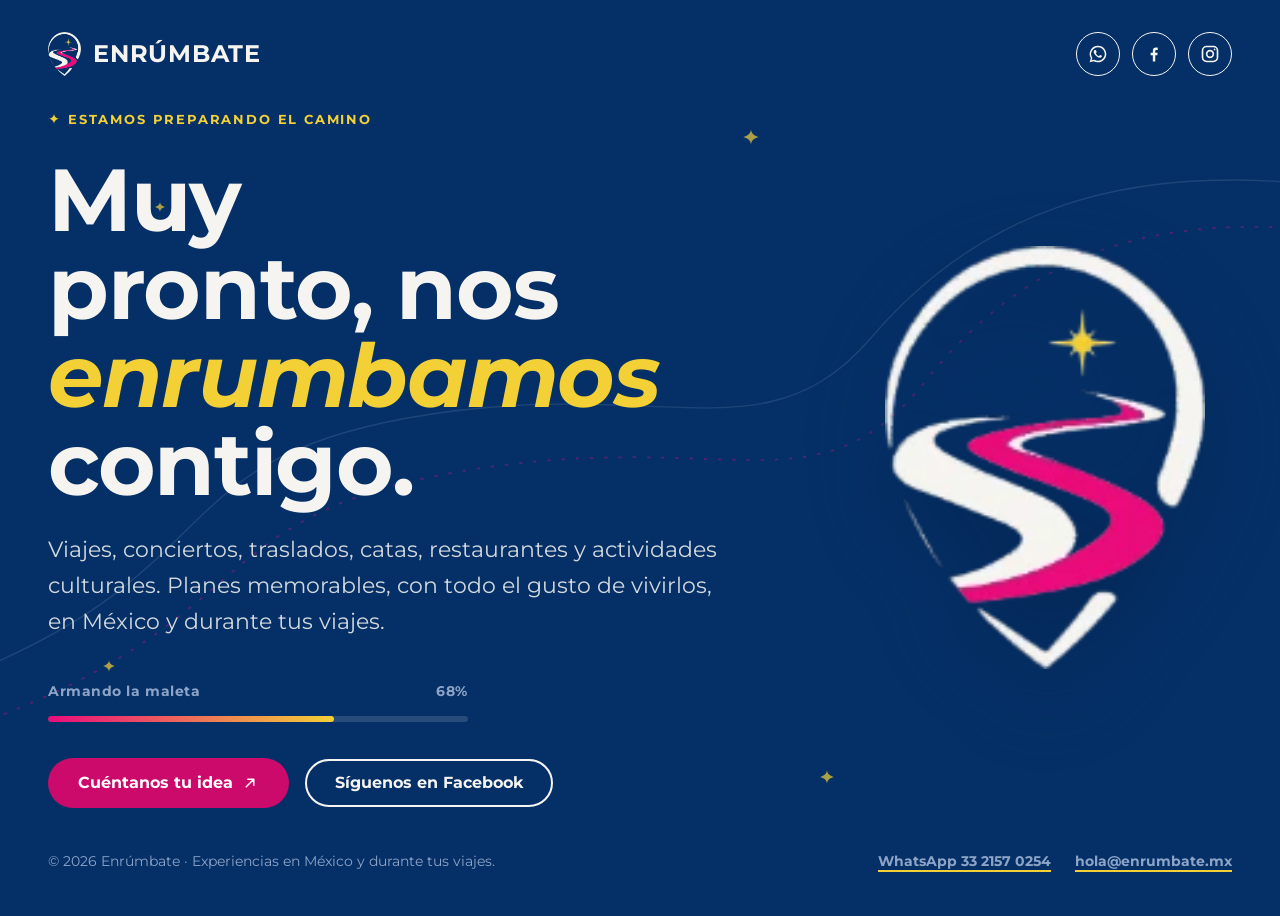
==== commit 1fe97bd6: "Tipografía Montserrat: ENRÚMBATE en mayúsculas con tracking 30, eslogan «Rumbo a tu siguiente experi" ====
--- a/index.html
+++ b/index.html
@@ -22,8 +22,7 @@
   <meta name="twitter:image" content="https://enrumbate.mx/assets/og-image.jpg">
   <link rel="canonical" href="https://enrumbate.mx/">
   <link rel="icon" type="image/png" href="assets/logo-mark-sm.png">
-  <link rel="preload" href="assets/fonts/fraunces-latin.woff2" as="font" type="font/woff2" crossorigin>
-  <link rel="preload" href="assets/fonts/manrope-latin.woff2" as="font" type="font/woff2" crossorigin>
+  <link rel="preload" href="assets/fonts/montserrat-latin.woff2" as="font" type="font/woff2" crossorigin>
   <link rel="stylesheet" href="css/styles.css">
   <style>
     body { background: var(--navy-700); color: var(--cream-50); }
--- a/css/styles.css
+++ b/css/styles.css
@@ -2,9 +2,8 @@
    Enrúmbate — Tokens + base (ver designsystem.md)
    ========================================================= */
 /* Fuentes alojadas en el sitio (subconjunto latino de Google Fonts, licencia OFL) */
-@font-face { font-family: "Fraunces"; font-style: normal; font-weight: 600 700; font-display: swap; src: url("../assets/fonts/fraunces-latin.woff2") format("woff2"); unicode-range: U+0000-00FF, U+0131, U+0152-0153, U+02BB-02BC, U+02C6, U+02DA, U+02DC, U+0304, U+0308, U+0329, U+2000-206F, U+20AC, U+2122, U+2191, U+2193, U+2212, U+2215, U+FEFF, U+FFFD; }
-@font-face { font-family: "Fraunces"; font-style: italic; font-weight: 600 700; font-display: swap; src: url("../assets/fonts/fraunces-italic-latin.woff2") format("woff2"); unicode-range: U+0000-00FF, U+0131, U+0152-0153, U+02BB-02BC, U+02C6, U+02DA, U+02DC, U+0304, U+0308, U+0329, U+2000-206F, U+20AC, U+2122, U+2191, U+2193, U+2212, U+2215, U+FEFF, U+FFFD; }
-@font-face { font-family: "Manrope"; font-style: normal; font-weight: 400 800; font-display: swap; src: url("../assets/fonts/manrope-latin.woff2") format("woff2"); unicode-range: U+0000-00FF, U+0131, U+0152-0153, U+02BB-02BC, U+02C6, U+02DA, U+02DC, U+0304, U+0308, U+0329, U+2000-206F, U+20AC, U+2122, U+2191, U+2193, U+2212, U+2215, U+FEFF, U+FFFD; }
+@font-face { font-family: "Montserrat"; font-style: normal; font-weight: 400 800; font-display: swap; src: url("../assets/fonts/montserrat-latin.woff2") format("woff2"); unicode-range: U+0000-00FF, U+0131, U+0152-0153, U+02BB-02BC, U+02C6, U+02DA, U+02DC, U+0304, U+0308, U+0329, U+2000-206F, U+20AC, U+2122, U+2191, U+2193, U+2212, U+2215, U+FEFF, U+FFFD; }
+@font-face { font-family: "Montserrat"; font-style: italic; font-weight: 400 800; font-display: swap; src: url("../assets/fonts/montserrat-italic-latin.woff2") format("woff2"); unicode-range: U+0000-00FF, U+0131, U+0152-0153, U+02BB-02BC, U+02C6, U+02DA, U+02DC, U+0304, U+0308, U+0329, U+2000-206F, U+20AC, U+2122, U+2191, U+2193, U+2212, U+2215, U+FEFF, U+FFFD; }
 
 :root {
   /* Paleta */
@@ -45,8 +44,11 @@
   --color-select: var(--cyan-500);
 
   /* Tipografía */
-  --font-display: "Fraunces", Georgia, serif;
-  --font-body: "Manrope", system-ui, -apple-system, "Segoe UI", sans-serif;
+  --font-display: "Montserrat", system-ui, -apple-system, "Segoe UI", sans-serif;
+  /* Tracking de marca (TIP-03/TIP-04): 30 y 77 milésimas de em, como en el manual */
+  --track-brand: .03em;
+  --track-slogan: .077em;
+  --font-body: "Montserrat", system-ui, -apple-system, "Segoe UI", sans-serif;
   --fs-display: clamp(2.75rem, 1.6rem + 5.2vw, 5.5rem);
   --fs-h2: clamp(2.125rem, 1.5rem + 2.8vw, 3.5rem);
   --fs-h3: clamp(1.375rem, 1.2rem + 0.6vw, 1.75rem);
@@ -119,7 +121,6 @@
 a { color: inherit; }
 h1, h2, h3 {
   font-family: var(--font-display);
-  font-variation-settings: "SOFT" 100;
   font-weight: 600;
   margin: 0;
   letter-spacing: -0.015em;
@@ -182,7 +183,7 @@
 
 .brand { display: inline-flex; align-items: center; gap: var(--space-3); text-decoration: none; }
 .brand img { height: 44px; width: auto; }
-.brand span { font: 700 1.5rem/1 var(--font-display); font-variation-settings: "SOFT" 100; letter-spacing: -0.02em; }
+.brand:not(.brand-tag) > span { font: 700 1.5rem/1 var(--font-display); letter-spacing: var(--track-brand); text-transform: uppercase; }
 
 .social { display: flex; gap: var(--space-3); list-style: none; margin: 0; padding: 0; }
 .social a {
